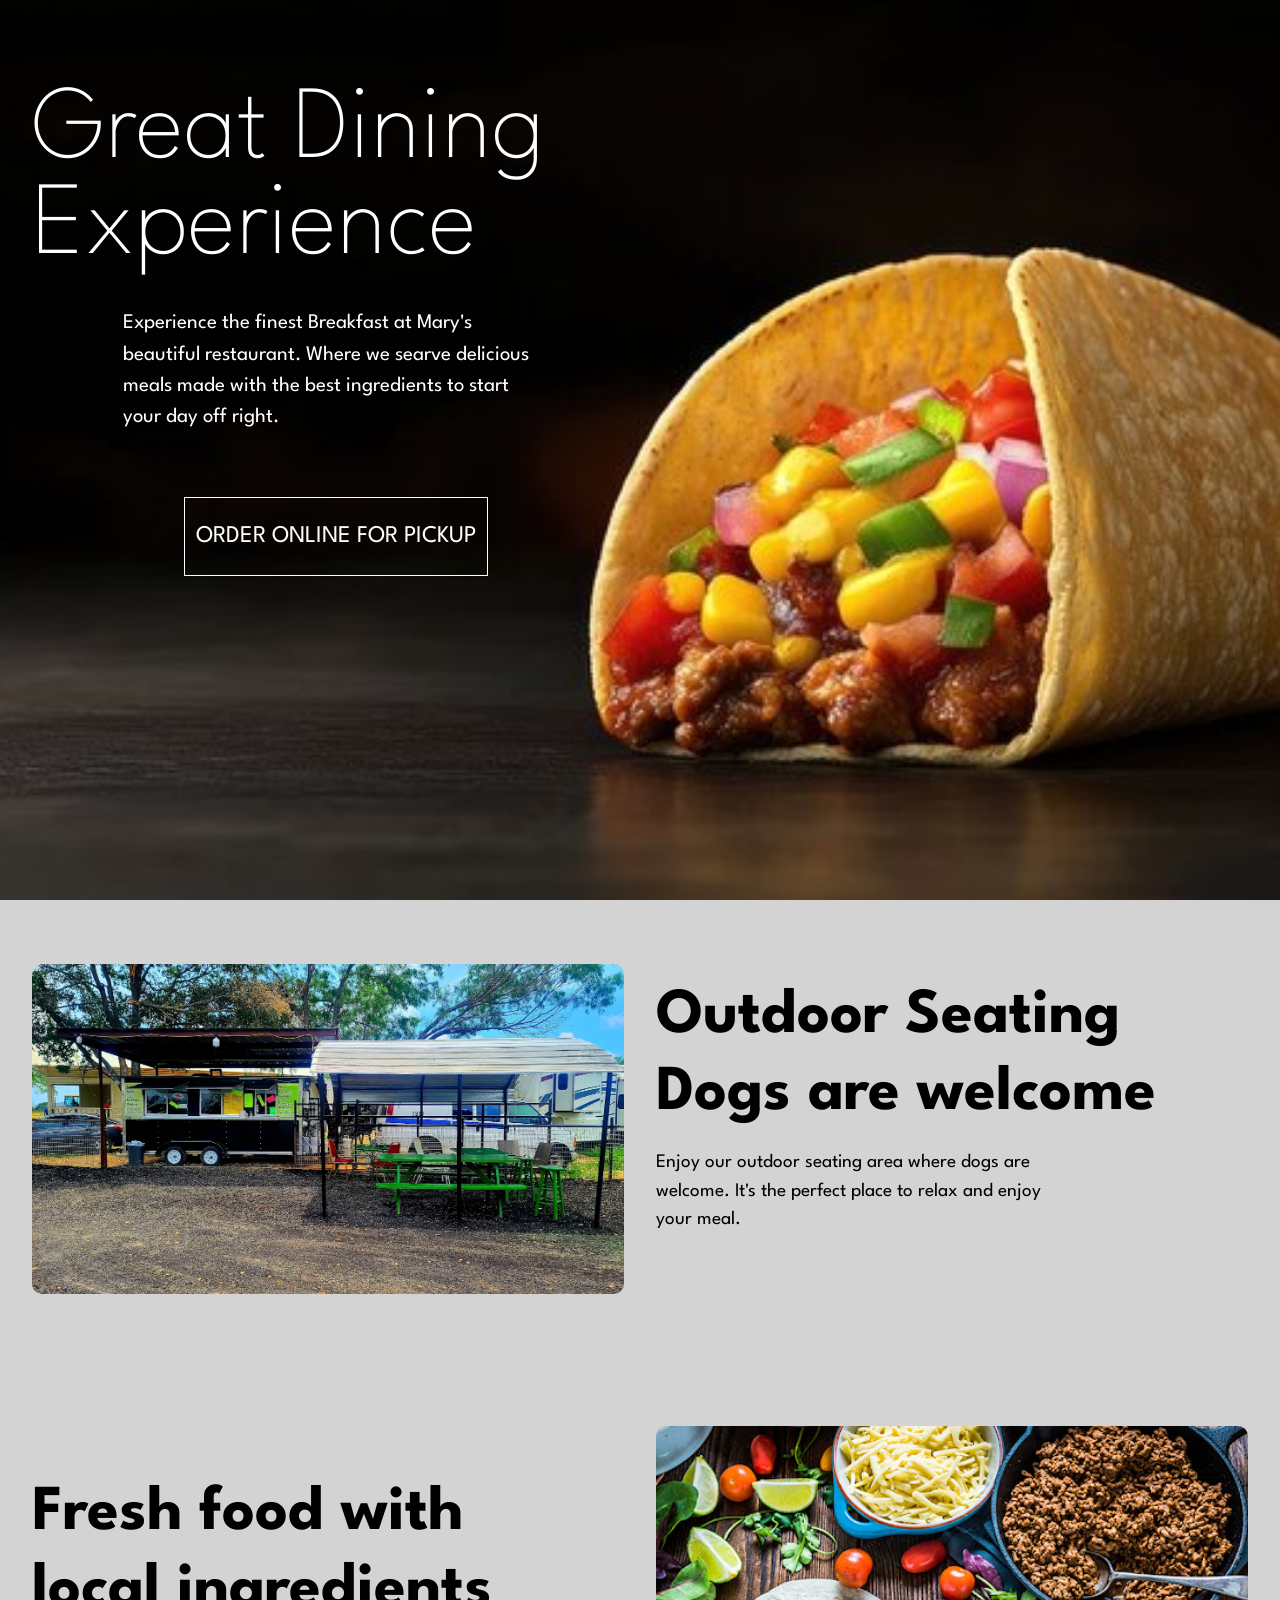
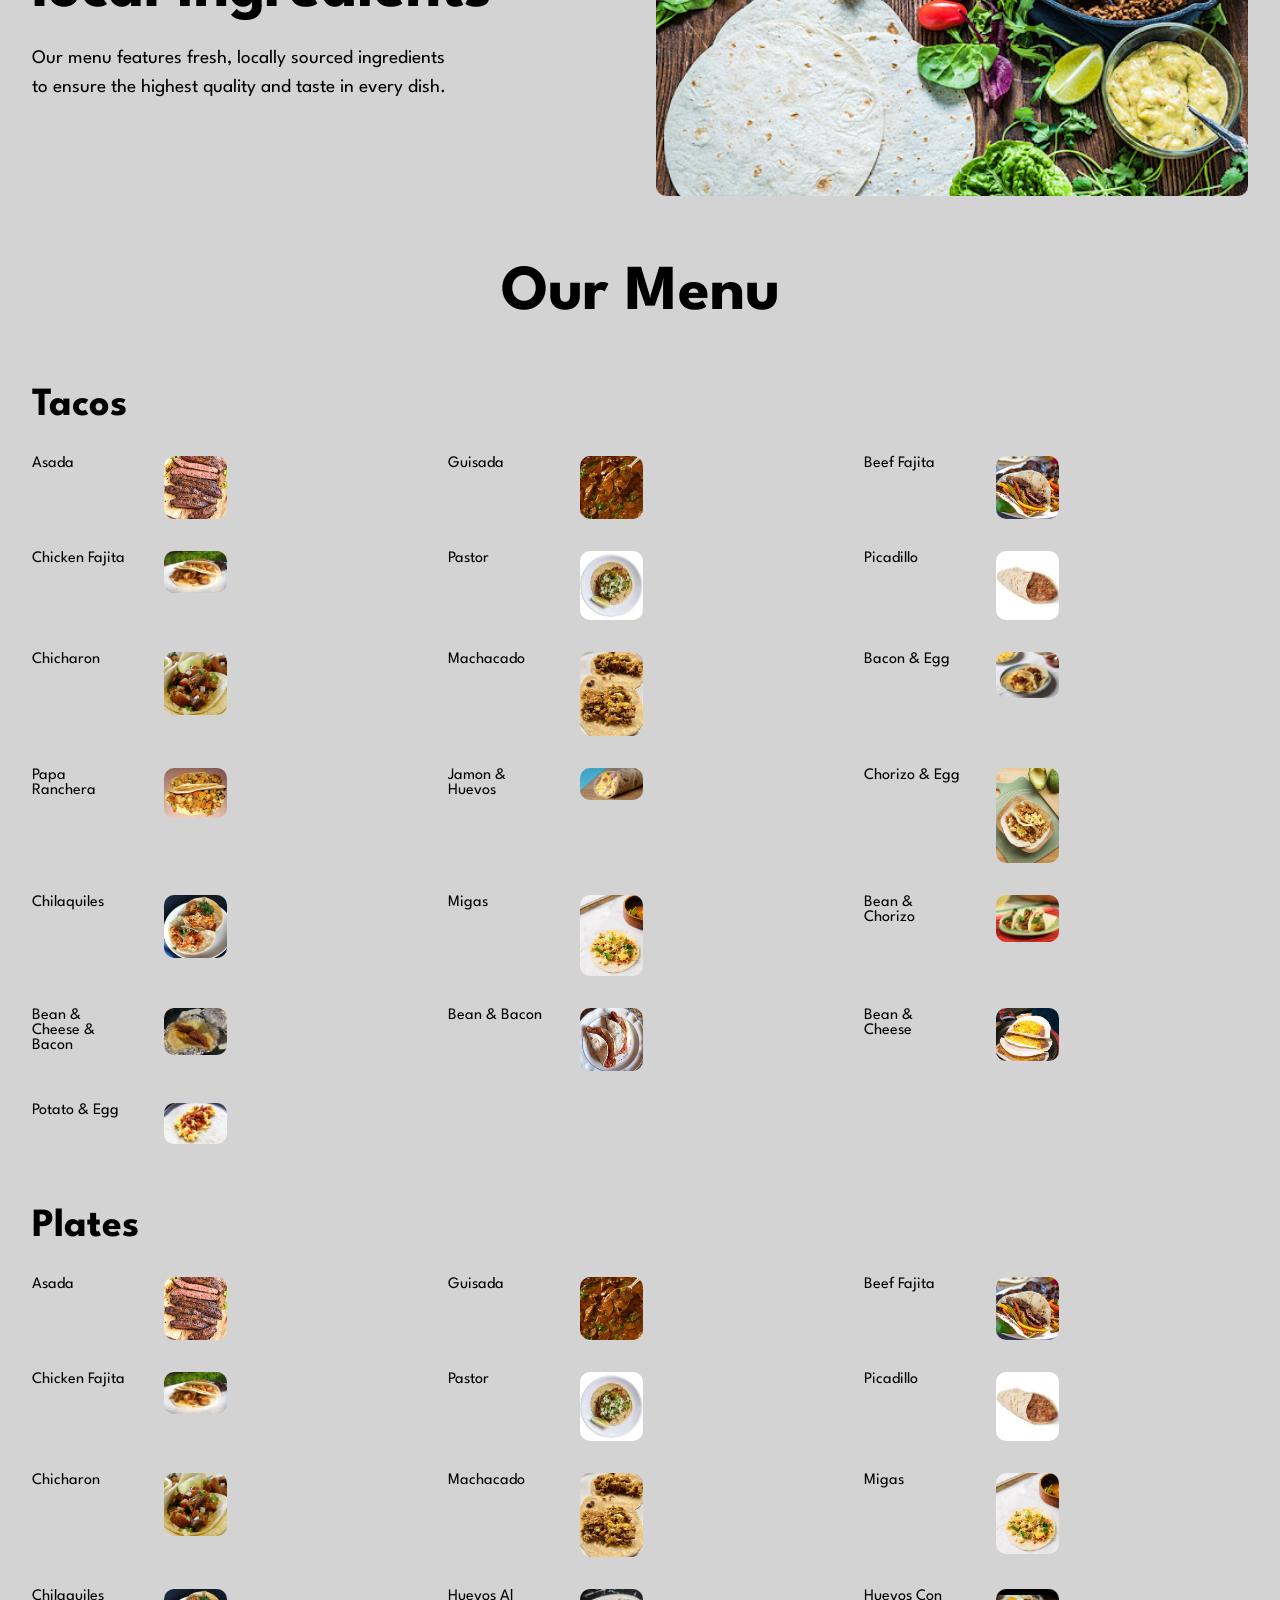
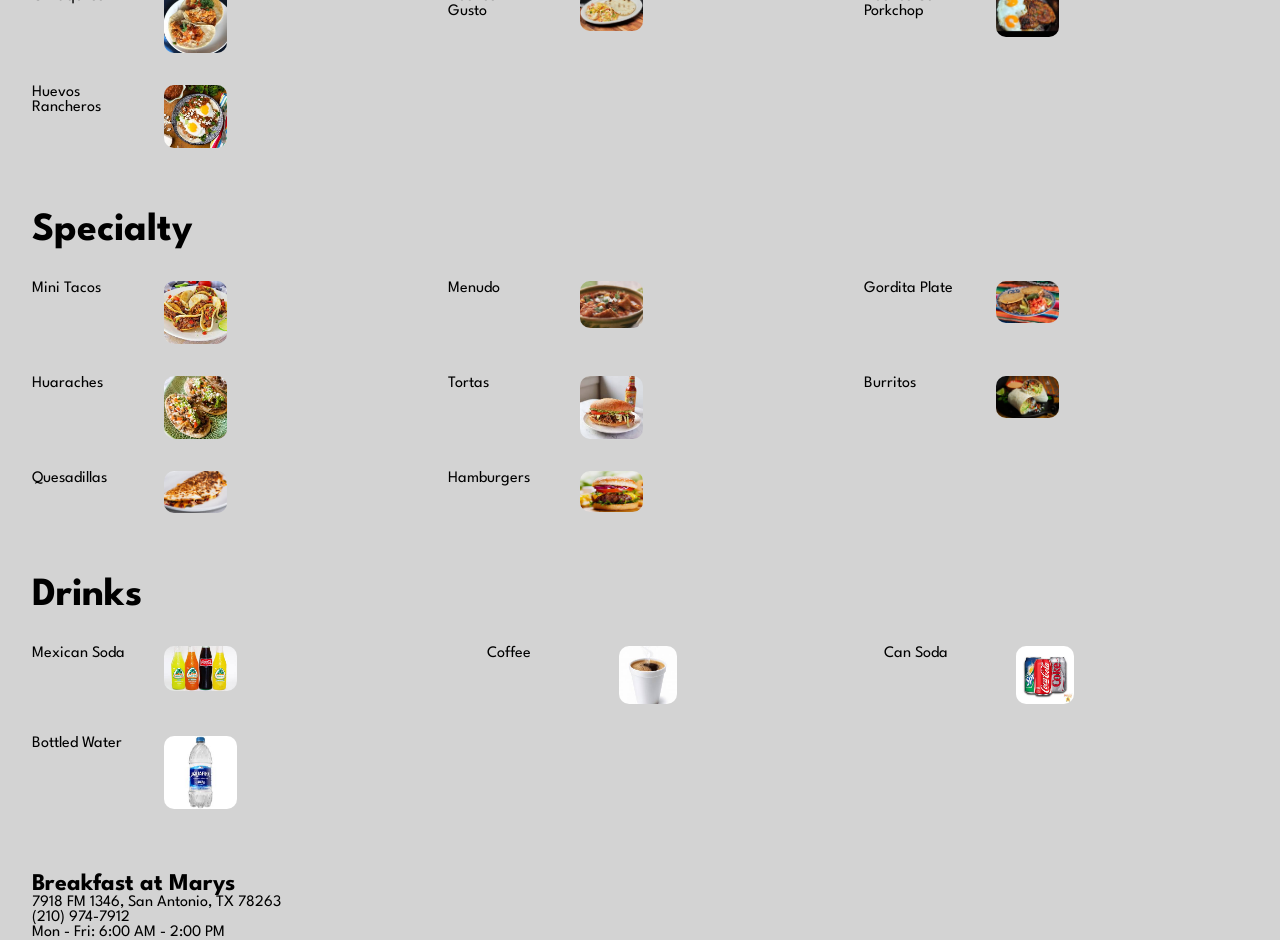
==== index.html @ 9a8afc27 "new commit" ====
<!DOCTYPE html>
<html lang="en">
<head>
    <meta charset="UTF-8">
    <meta name="viewport" content="width=device-width, initial-scale=1.0">
    <link rel="stylesheet" href="style.css">
    <link rel="stylesheet" href="responsive.css">
    <link rel="stylesheet" href="mobile.css">
    <script src="script.js" defer></script>
    <title>Breakfast at Marys</title>
</head>
<body>
    <!-- Header Section -->
    <header>
        <div class="container">
            <div class="logo">
                <img src="./images/logo.svg" alt="" id="" class="">
            </div>
            <div class="showcase_content">
                <h2>Great Dining Experience</h2>
                <p>Experience the finest Breakfast at Mary's beautiful restaurant. Where we 
                    searve delicious meals made with the best ingredients to start your day 
                    off right.
                </p>
                <button onclick="button"><a href="online.html">Order online for pickup</a></button>
            </div>
        </div>
    </header>
    <!-- End of Header Section -->
    
    <!-- Places Section -->
     <article id="places">
        <div class="container">
            <div class="place_wrapper">
                <div class="img_content">
                    <img src="./images/2023-05-25.jpg" alt="">
                </div>
                <div class="place_content">
                    <h2>Outdoor Seating</h2>
                    <h2>Dogs are welcome</h2>
                    <p>Enjoy our outdoor seating area where dogs are welcome. 
                        It's the perfect place to relax and enjoy your meal.
                    </p>
                </div>
            </div>
        </div>
     </article>
    <!-- End of Places Section -->

    <!-- Local Food Section -->
    <articale id="local_food">
        <div class="container">
            <div class="local_food_wrapper">
                <div class="local_food_content">
                    <h2>Fresh food with</h2>
                    <h2>local ingredients</h2>
                    <p>Our menu features fresh, locally sourced ingredients to ensure 
                        the highest quality and taste in every dish.
                    </p>
                </div>
                <div class="img_content">
                    <div class="local_menu">
                       <img src="./images/local_foods.jpg" alt="">
                    </div>
                </div>
            </div>
        </div>
    </articale>
    <!-- End of Local Food Section --> 
    
    <!--Menu-->
    <article id="menu">
        <div class="container">
            <div class="menu_wrapper">
                <h1>Our Menu</h1>
                <div class="menu_items_header">
                    <h2>Tacos</h2>
                    <div class="menu_items">
                        <p>Asada</p>
                        <img src="./images/asada.jpg" alt="">
                        <p>Guisada</p>
                        <img src="./images/guisada.jpg" alt="">
                        <p>Beef Fajita</p>
                        <img src="./images/beef fajita.jpg" alt="">
                        <p>Chicken Fajita</p>
                        <img src="./images/chicken fajita.jpg" alt="">
                        <p>Pastor</p>
                        <img src="./images/pastor.jpg" alt="">
                        <p>Picadillo</p>
                        <img src="./images/picadillo.jpg" alt="">
                        <p>Chicharon</p>
                        <img src="./images/chicharron.jpg" alt="">
                        <p>Machacado</p>
                        <img src="./images/machacado.jpg" alt="">
                        <p>Bacon & Egg</p>
                        <img src="./images/bacon_and_egg.jpg" alt="">
                        <p>Papa Ranchera</p>
                        <img src="./images/papa_ranchera.jpg" alt="">
                        <p>Jamon & Huevos</p>
                        <img src="./images/jamon_con_huevo.jpg" alt="">
                        <p>Chorizo & Egg</p>
                        <img src="./images/chorizo_and_egg.jpg" alt="">
                        <p>Chilaquiles</p>
                        <img src="./images/Chilaquiles.jpg" alt="">
                        <p>Migas</p>
                        <img src="./images/migas.jpg" alt="">
                        <p>Bean & Chorizo</p>
                        <img src="./images/bean_and_chorizo.jpg" alt="">
                        <p>Bean & Cheese & Bacon</p>
                        <img src="./images/bean_and_cheese_and_bacon.jpg" alt="">
                        <p>Bean & Bacon</p>
                        <img src="./images/bean_and_bacon.jpg" alt="">
                        <p>Bean & Cheese</p>
                        <img src="./images/bean_and_cheese.jpg" alt="">
                        <p>Potato & Egg</p>
                        <img src="./images/potato_and_egg.jpg" alt="">
                    </div>
                </div>    
                <div class="menu_plates_header">
                    <h2>Plates</h2>
                    <div class="menu_plates">
                        <p>Asada</p>
                        <img src="./images/asada.jpg" alt="">
                        <p>Guisada</p>
                        <img src="./images/guisada.jpg" alt="">
                        <p>Beef Fajita</p>  
                        <img src="./images/beef fajita.jpg" alt="">
                        <p>Chicken Fajita</p>
                        <img src="./images/chicken fajita.jpg" alt="">
                        <p>Pastor</p>
                        <img src="./images/pastor.jpg" alt="">
                        <p>Picadillo</p>
                        <img src="./images/picadillo.jpg" alt="">
                        <p>Chicharon</p>
                        <img src="./images/chicharron.jpg" alt="">
                        <p>Machacado</p>
                        <img src="./images/machacado.jpg" alt="">
                        <p>Migas</p>
                        <img src="./images/migas.jpg" alt="">
                        <p>Chilaquiles</p>
                        <img src="./images/Chilaquiles.jpg" alt="">
                        <p>Huevos Al Gusto</p>
                        <img src="./images/huevos_al_gusto.jpg" alt="">
                        <p>Huevos Con Porkchop</p>
                        <img src="./images/huevos_con_porkchop.jpg" alt="">
                        <p>Huevos Rancheros</p>
                        <img src="./images/huevos_rancheros.jpg" alt="">
                    </div>  
                </div>
                <div class="menu_specialty_header">
                    <h2>Specialty</h2>
                    <div class="menu_specialty">
                        <p>Mini Tacos</p>
                        <img src="./images/mini_tacos.jpg" alt="">
                        <p>Menudo</p>
                        <img src="./images/menudo.jpg" alt="">
                        <p>Gordita Plate</p>
                        <img src="./images/gordita_plate.jpg" alt="">
                        <p>Huaraches</p>
                        <img src="./images/huaraches.jpg" alt="">
                        <p>Tortas</p>
                        <img src="./images/torta.jpg" alt="">
                        <p>Burritos</p>
                        <img src="./images/burrito.jpg" alt="">
                        <p>Quesadillas</p>
                        <img src="./images/quesadilla.jpg" alt="">
                        <p>Hamburgers</p>
                        <img src="./images/hamburger.jpg" alt="">
                    </div>
                </div>
                <div class="menu_drinks_header">   
                    <h2>Drinks</h2>
                    <div class="menu_drinks">
                        <p>Mexican Soda</p>
                        <img src="./images/mexican_soda.jpg" alt="">
                        <p>Coffee</p>
                        <img src="./images/coffee.jpg" alt="">
                        <p>Can Soda</p>
                        <img src="./images/can_soda.jpg" alt="">
                        <p>Bottled Water</p>
                        <img src="./images/water.jpg" alt="">
                    </div>
                </div>       
            </div>
        </div>
    </article>
    <!-- End of Menu Section --> 
    <footer>
        <div class="container">
            <div class="footer_wrapper">
                <div class="footer_content">
                    <h2>Breakfast at Marys</h2>
                    <p>7918 FM 1346, San Antonio, TX 78263</p>
                    <p>(210) 974-7912</p>
                    <p>Mon - Fri: 6:00 AM - 2:00 PM</p>
                </div>
            </div>
        </div>
    </footer> 
</body>
</html>
---- style.css ----
@import url('https://fonts.googleapis.com/css2?family=Poppins:wght@400;600;700&display=swap');
@import url('https://fonts.googleapis.com/css2?family=League+Spartan:wght@100..700&display=swap');

:root {
    --BrownColor: #9e7f66;
    --DarkGray: #111111;
    --Mirage: #17192b;
    --EbonyClay: #242b37;
    --ShuttleGray: #5c6779;
    --White: #ffffff;
}

* {
    margin: 0;
    padding: 0;
    box-sizing: border-box;
}

body {
    font-family: "league spartan";
    background-color: lightgray;
}

/*===========Utility Classes===========*/


.container {
    max-width: 1440px;
    margin: 0 auto;
    padding: 0 2rem;
}
/*===========Header Section===========*/
header {
    background: url(./images/taco_black_background.jpg);
    background-position: center;
    background-size: cover;
    background-repeat: no-repeat;
    min-height: 100vh;
}

header.logo {
    padding: 3rem 0;
}

header .showcase_content {
    color: var(--White);
    width: 50%;
    display: flex;
    justify-content: center;
    align-items: center;
    flex-direction: column;
    min-height: 70vh;
}

header .showcase_content h2 {
    font-size: 6.5rem;
    font-weight: lighter;
}

header .showcase_content p {
    font-size: 1.3rem;
    width: 70%;
    margin: 2rem 0;
    line-height: 1.5;
    font-weight: normal;
}

header .showcase_content button {
    width: 50%;
    outline: none;
    border: 1px solid var(--White);
    background-color: transparent;
    color: var(--White);
    font-family: inherit;
    padding: 1.7rem 0;
    font-size: 1.5rem;
    text-transform: uppercase;
    margin-top: 2rem;
    cursor: pointer; 
    transition: all 0.3s;
}

header .showcase_content button a {
    color: var(--White);
    text-decoration: none;
}

header .showcase_content button:hover {
    background-color: var(--White);
    color: var(--DarkGray);
}

header .showcase_content button:hover a {
    text-decoration: none;
    color: var(--DarkGray);
}
/*===========End of Header Section===========*/

/*===========Main Styles===========*/


#places .place_wrapper,
#local_food .local_food_wrapper {
    display: grid;
    grid-template-columns: repeat(2,1fr);
    align-items: center;
    gap: 2rem;
}

#places .place_wrapper .img_content img,
#local_food .local_food_wrapper .img_content img {
    width: 100%;
    border-radius: 10px;
    margin: 4rem 0;
}

#places .place_wrapper h2,
#local_food .local_food_wrapper h2 {
    font-size: 4rem;
    margin-bottom: 2rem;
    line-height: .7;
}

#places .place_wrapper p,
#local_food .local_food_wrapper p {
    width: 70%;
    margin: 2rem 0;
    line-height: 1.5;
    font-size: 1.2rem;
}
/*===========End of Main Styles===========*/

/*===========Menu===========*/

#menu .menu_wrapper h1 {
    text-align: center;
    font-size: 4rem;
    margin-bottom: 4rem;
}

#menu .menu_wrapper .menu_items_header h2, .menu_plates_header h2, 
.menu_specialty_header h2, .menu_drinks_header h2 {
    font-size: 2.5rem;
    margin-bottom: 2rem;
}

#menu .menu_wrapper .menu_items, .menu_plates, .menu_specialty, .menu_drinks {
    display: grid;
    grid-template-columns: 100px auto 100px auto 100px auto;
    gap: 2rem;
    margin-bottom: 4rem;
}

#menu .menu_wrapper .menu_items img, .menu_plates img, 
.menu_specialty img, .menu_drinks img {
    width: 25%;
    border-radius: 10px;
}
/*===========End of Menu===========*/
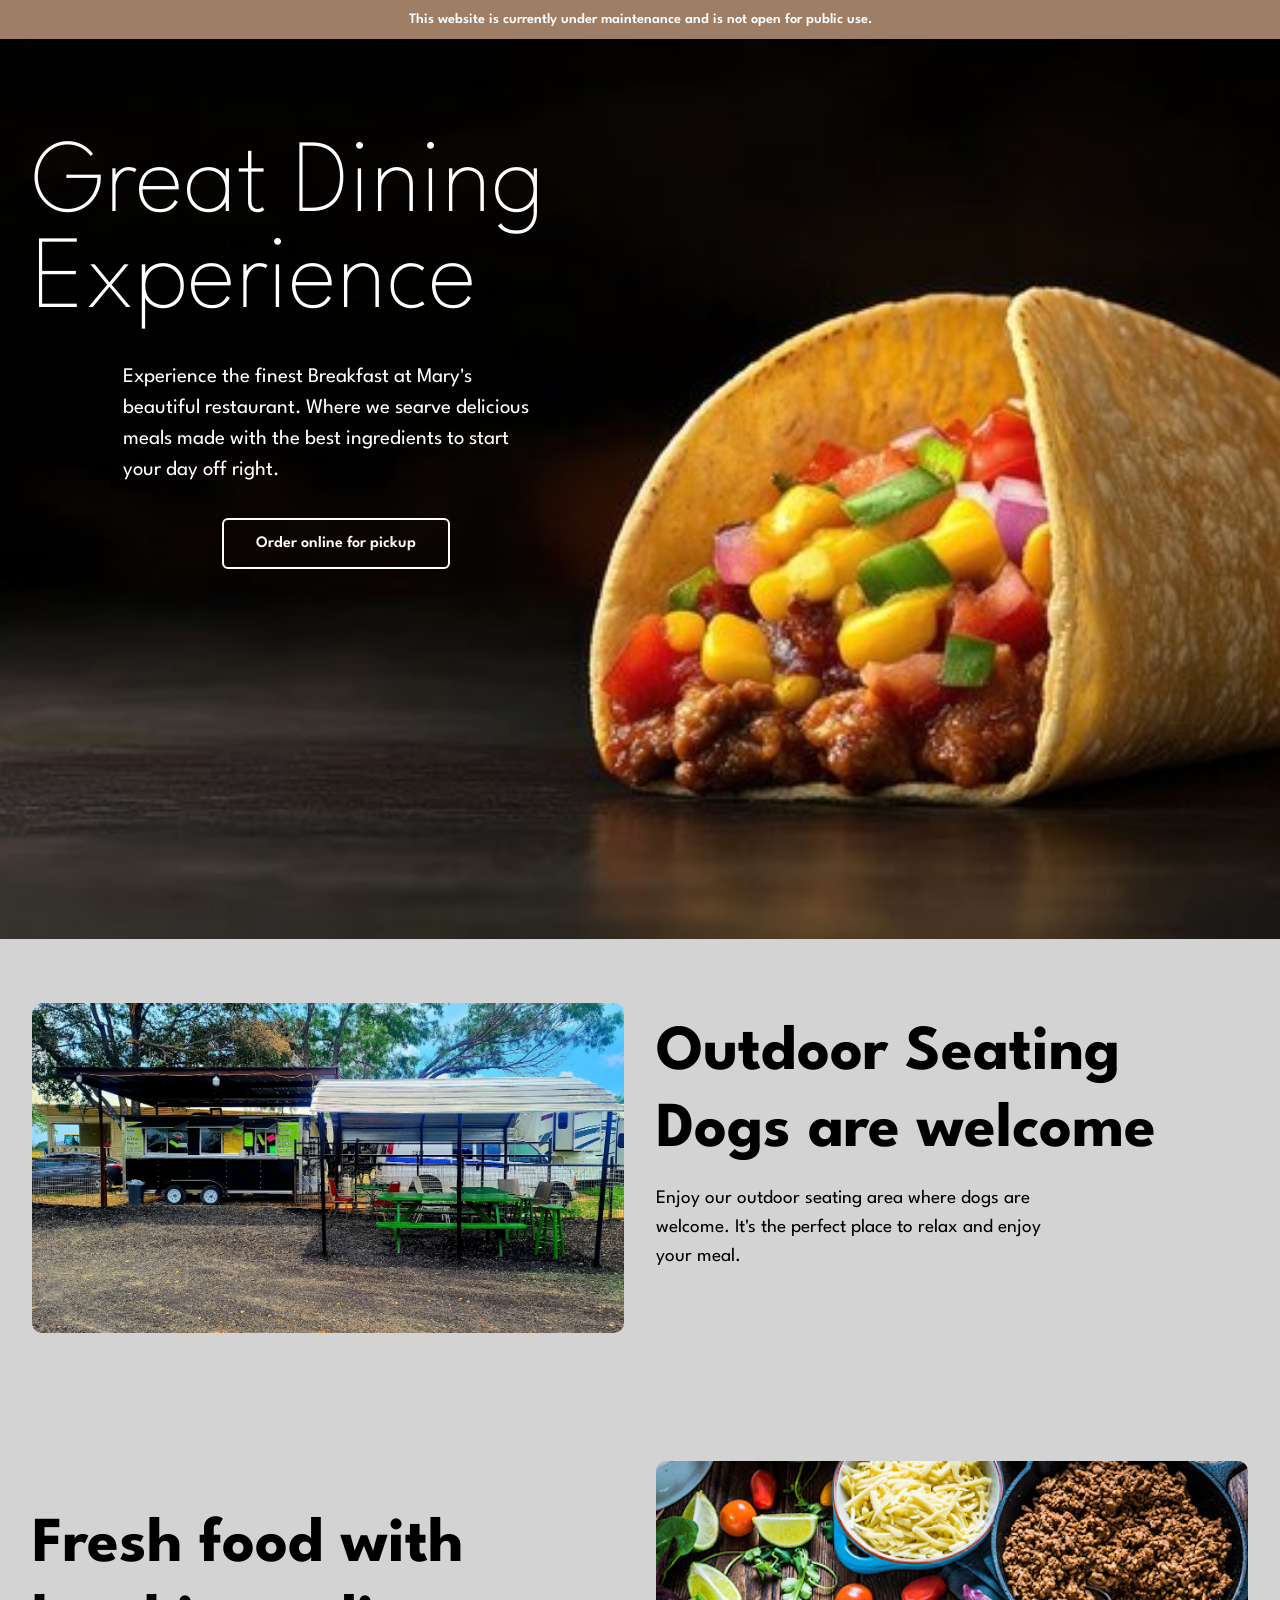
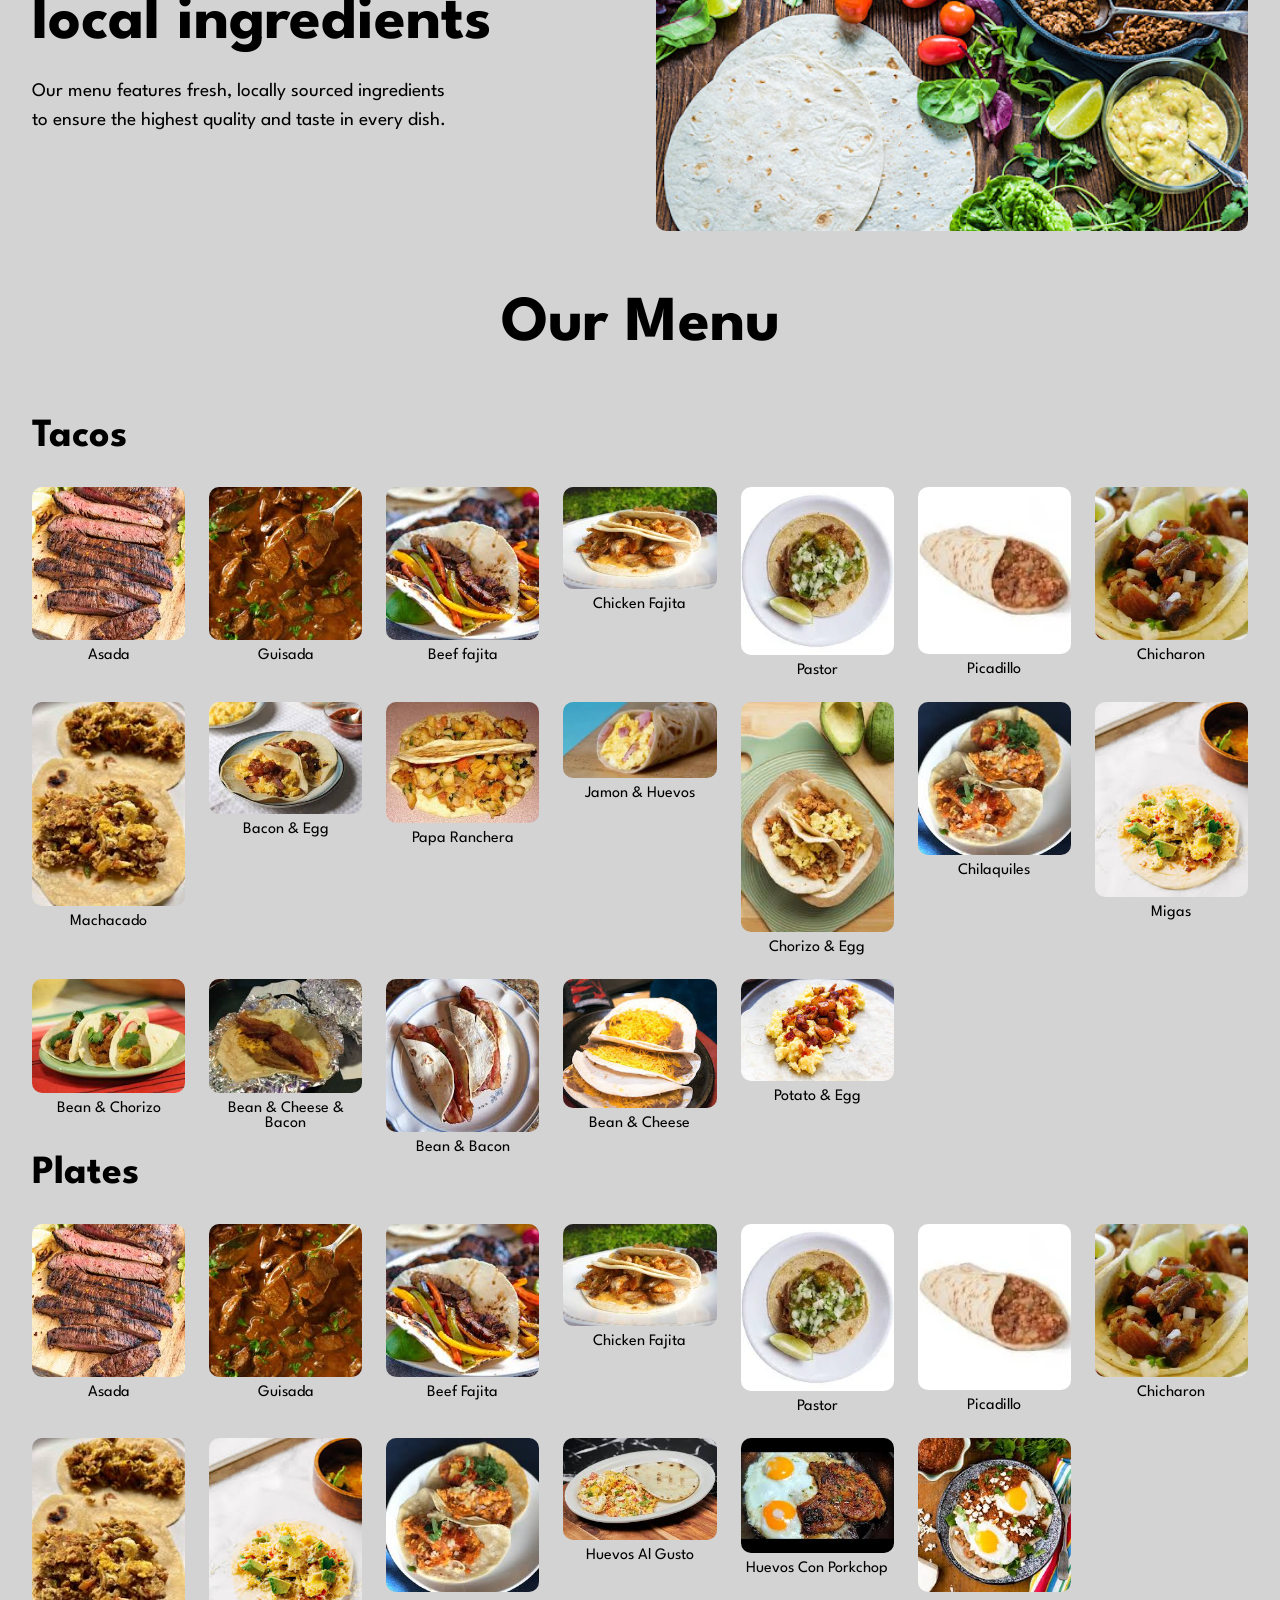
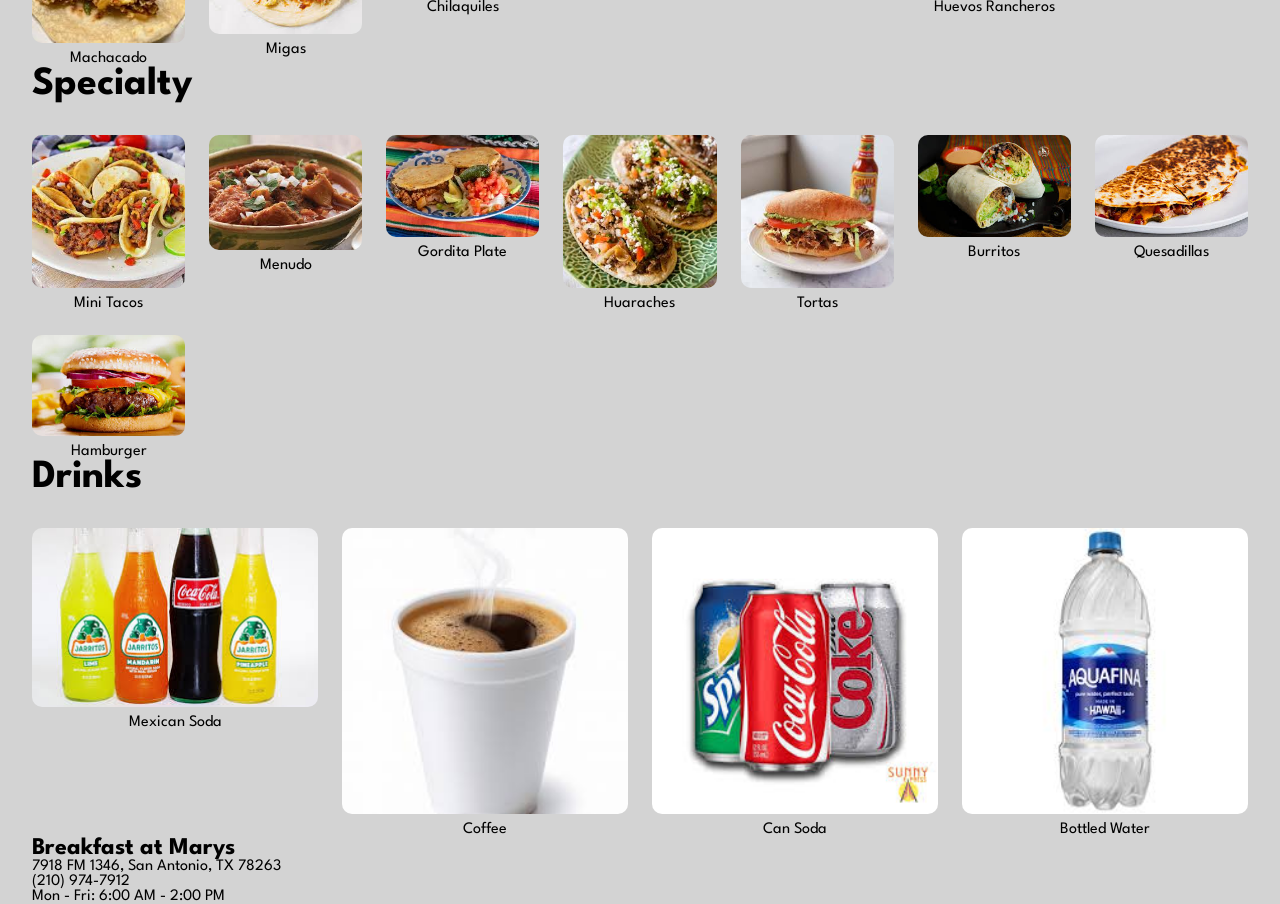
==== commit bbbacbdd: "new stuff" ====
--- a/index.html
+++ b/index.html
@@ -4,12 +4,13 @@
     <meta charset="UTF-8">
     <meta name="viewport" content="width=device-width, initial-scale=1.0">
     <link rel="stylesheet" href="style.css">
-    <link rel="stylesheet" href="responsive.css">
-    <link rel="stylesheet" href="mobile.css">
     <script src="script.js" defer></script>
     <title>Breakfast at Marys</title>
 </head>
 <body>
+    <div class="dev-banner">
+        This website is currently under maintenance and is not open for public use.
+    </div>
     <!-- Header Section -->
     <header>
         <div class="container">
@@ -22,7 +23,7 @@
                     searve delicious meals made with the best ingredients to start your day 
                     off right.
                 </p>
-                <button onclick="button"><a href="online.html">Order online for pickup</a></button>
+                <a href="online.html" class="btn">Order online for pickup</a>
             </div>
         </div>
     </header>
@@ -48,7 +49,7 @@
     <!-- End of Places Section -->
 
     <!-- Local Food Section -->
-    <articale id="local_food">
+    <article id="local_food">
         <div class="container">
             <div class="local_food_wrapper">
                 <div class="local_food_content">
@@ -76,109 +77,197 @@
                 <div class="menu_items_header">
                     <h2>Tacos</h2>
                     <div class="menu_items">
-                        <p>Asada</p>
-                        <img src="./images/asada.jpg" alt="">
-                        <p>Guisada</p>
-                        <img src="./images/guisada.jpg" alt="">
-                        <p>Beef Fajita</p>
-                        <img src="./images/beef fajita.jpg" alt="">
-                        <p>Chicken Fajita</p>
-                        <img src="./images/chicken fajita.jpg" alt="">
-                        <p>Pastor</p>
-                        <img src="./images/pastor.jpg" alt="">
-                        <p>Picadillo</p>
-                        <img src="./images/picadillo.jpg" alt="">
-                        <p>Chicharon</p>
-                        <img src="./images/chicharron.jpg" alt="">
-                        <p>Machacado</p>
-                        <img src="./images/machacado.jpg" alt="">
-                        <p>Bacon & Egg</p>
-                        <img src="./images/bacon_and_egg.jpg" alt="">
-                        <p>Papa Ranchera</p>
-                        <img src="./images/papa_ranchera.jpg" alt="">
-                        <p>Jamon & Huevos</p>
-                        <img src="./images/jamon_con_huevo.jpg" alt="">
-                        <p>Chorizo & Egg</p>
-                        <img src="./images/chorizo_and_egg.jpg" alt="">
-                        <p>Chilaquiles</p>
-                        <img src="./images/Chilaquiles.jpg" alt="">
-                        <p>Migas</p>
-                        <img src="./images/migas.jpg" alt="">
-                        <p>Bean & Chorizo</p>
-                        <img src="./images/bean_and_chorizo.jpg" alt="">
-                        <p>Bean & Cheese & Bacon</p>
-                        <img src="./images/bean_and_cheese_and_bacon.jpg" alt="">
-                        <p>Bean & Bacon</p>
-                        <img src="./images/bean_and_bacon.jpg" alt="">
-                        <p>Bean & Cheese</p>
-                        <img src="./images/bean_and_cheese.jpg" alt="">
-                        <p>Potato & Egg</p>
-                        <img src="./images/potato_and_egg.jpg" alt="">
+                        <div class="menu_item">
+                            <img src="./images/asada.jpg" alt="Asada taco">
+                            <p>Asada</p>
+                        </div>
+                        <div class="menu_item">
+                            <img src="./images/guisada.jpg" alt="Guisada taco">
+                            <p>Guisada</p>
+                        </div>
+                        <div class="menu_item">
+                            <img src="./images/beef fajita.jpg" alt="Beef fajita taco">
+                            <p>Beef fajita</p>
+                        </div>
+                        <div class="menu_item">
+                            <img src="./images/chicken fajita.jpg" alt="Chicken fajita taco">
+                            <p>Chicken Fajita</p>
+                        </div>
+                        <div class="menu_item">
+                            <img src="./images/pastor.jpg" alt="Pastor taco">
+                            <p>Pastor</p>
+                        </div>
+                        <div class="menu_item">    
+                            <img src="./images/picadillo.jpg" alt="Picadillo taco">
+                            <p>Picadillo</p>
+                        </div>
+                        <div class="menu_item">     
+                            <img src="./images/chicharron.jpg" alt="Chicaron taco">
+                            <p>Chicharon</p>
+                        </div>
+                        <div class="menu_item">     
+                            <img src="./images/machacado.jpg" alt="Machacado taco">
+                            <p>Machacado</p>
+                        </div>
+                        <div class="menu_item">     
+                            <img src="./images/bacon_and_egg.jpg" alt="Bacon and egg taco">
+                            <p>Bacon & Egg</p>
+                        </div>
+                        <div class="menu_item">     
+                            <img src="./images/papa_ranchera.jpg" alt="Papa ranchera taco">
+                            <p>Papa Ranchera</p>
+                        </div>
+                        <div class="menu_item">     
+                            <img src="./images/jamon_con_huevo.jpg" alt="Jamon con huevo taco">
+                            <p>Jamon & Huevos</p>
+                        </div>
+                        <div class="menu_item">     
+                            <img src="./images/chorizo_and_egg.jpg" alt="Chorizo and egg taco">
+                            <p>Chorizo & Egg</p>
+                        </div>
+                        <div class="menu_item">     
+                            <img src="./images/Chilaquiles.jpg" alt="Chilaqiles taco">
+                            <p>Chilaquiles</p>
+                        </div>
+                        <div class="menu_item">     
+                            <img src="./images/migas.jpg" alt="Migas taco">
+                            <p>Migas</p>
+                        </div>
+                        <div class="menu_item">    
+                            <img src="./images/bean_and_chorizo.jpg" alt="Bean and chorizo taco">
+                            <p>Bean & Chorizo</p>
+                        </div>
+                        <div class="menu_item">    
+                            <img src="./images/bean_and_cheese_and_bacon.jpg" alt="Bean bacon and cheese taco">
+                            <p>Bean & Cheese & Bacon</p>
+                        </div>
+                        <div class="menu_item">    
+                            <img src="./images/bean_and_bacon.jpg" alt="Bean and bacon taco">
+                            <p>Bean & Bacon</p>
+                        </div>    
+                        <div class="menu_item"> 
+                            <img src="./images/bean_and_cheese.jpg" alt="Bean and cheese taco">
+                            <p>Bean & Cheese</p>
+                        </div>
+                        <div class="menu_item">     
+                            <img src="./images/potato_and_egg.jpg" alt="Potato and egg taco">
+                            <p>Potato & Egg</p>
+                        </div>
                     </div>
                 </div>    
                 <div class="menu_plates_header">
                     <h2>Plates</h2>
                     <div class="menu_plates">
-                        <p>Asada</p>
-                        <img src="./images/asada.jpg" alt="">
-                        <p>Guisada</p>
-                        <img src="./images/guisada.jpg" alt="">
-                        <p>Beef Fajita</p>  
-                        <img src="./images/beef fajita.jpg" alt="">
-                        <p>Chicken Fajita</p>
-                        <img src="./images/chicken fajita.jpg" alt="">
-                        <p>Pastor</p>
-                        <img src="./images/pastor.jpg" alt="">
-                        <p>Picadillo</p>
-                        <img src="./images/picadillo.jpg" alt="">
-                        <p>Chicharon</p>
-                        <img src="./images/chicharron.jpg" alt="">
-                        <p>Machacado</p>
-                        <img src="./images/machacado.jpg" alt="">
-                        <p>Migas</p>
-                        <img src="./images/migas.jpg" alt="">
-                        <p>Chilaquiles</p>
-                        <img src="./images/Chilaquiles.jpg" alt="">
-                        <p>Huevos Al Gusto</p>
-                        <img src="./images/huevos_al_gusto.jpg" alt="">
-                        <p>Huevos Con Porkchop</p>
-                        <img src="./images/huevos_con_porkchop.jpg" alt="">
-                        <p>Huevos Rancheros</p>
-                        <img src="./images/huevos_rancheros.jpg" alt="">
+                        <div class="menu_item"> 
+                            <img src="./images/asada.jpg" alt="Asada plate">
+                            <p>Asada</p>
+                        </div>
+                        <div class="menu_item">     
+                            <img src="./images/guisada.jpg" alt="Guisada plate">
+                            <p>Guisada</p>
+                        </div>
+                        <div class="menu_item">       
+                            <img src="./images/beef fajita.jpg" alt="Beef fajita plate">
+                            <p>Beef Fajita</p>
+                        </div>
+                        <div class="menu_item">     
+                            <img src="./images/chicken fajita.jpg" alt="Chicken fajita plate">
+                            <p>Chicken Fajita</p>
+                        </div>
+                        <div class="menu_item">                           
+                            <img src="./images/pastor.jpg" alt="Pastor plate">
+                            <p>Pastor</p>
+                        </div>
+                        <div class="menu_item"> 
+                            <img src="./images/picadillo.jpg" alt="Picadillo plate">
+                            <p>Picadillo</p>
+                        </div>
+                        <div class="menu_item"> 
+                            <img src="./images/chicharron.jpg" alt="Chicharon plate">
+                            <p>Chicharon</p>
+                        </div>
+                        <div class="menu_item"> 
+                            <img src="./images/machacado.jpg" alt="Machacado plate">
+                            <p>Machacado</p>
+                        </div>
+                        <div class="menu_item"> 
+                            <img src="./images/migas.jpg" alt="Migas plate">
+                            <p>Migas</p>
+                        </div>
+                        <div class="menu_item"> 
+                            <img src="./images/Chilaquiles.jpg" alt="Chilaquiles plate">
+                            <p>Chilaquiles</p>
+                        </div>
+                        <div class="menu_item"> 
+                            <img src="./images/huevos_al_gusto.jpg" alt="Huevos al gusto plate">
+                            <p>Huevos Al Gusto</p>
+                        </div>
+                        <div class="menu_item">
+                            <img src="./images/huevos_con_porkchop.jpg" alt="Huevos con porkchop plate">
+                            <p>Huevos Con Porkchop</p>
+                        </div>
+                        <div class="menu_item"> 
+                            <img src="./images/huevos_rancheros.jpg" alt="Huevos rancheros plate">
+                            <p>Huevos Rancheros</p>
+                        </div>
                     </div>  
                 </div>
                 <div class="menu_specialty_header">
                     <h2>Specialty</h2>
                     <div class="menu_specialty">
-                        <p>Mini Tacos</p>
-                        <img src="./images/mini_tacos.jpg" alt="">
-                        <p>Menudo</p>
-                        <img src="./images/menudo.jpg" alt="">
-                        <p>Gordita Plate</p>
-                        <img src="./images/gordita_plate.jpg" alt="">
-                        <p>Huaraches</p>
-                        <img src="./images/huaraches.jpg" alt="">
-                        <p>Tortas</p>
-                        <img src="./images/torta.jpg" alt="">
-                        <p>Burritos</p>
-                        <img src="./images/burrito.jpg" alt="">
-                        <p>Quesadillas</p>
-                        <img src="./images/quesadilla.jpg" alt="">
-                        <p>Hamburgers</p>
-                        <img src="./images/hamburger.jpg" alt="">
+                        <div class="menu_item"> 
+                            <img src="./images/mini_tacos.jpg" alt="Mini tacos">
+                            <p>Mini Tacos</p>
+                        </div>
+                        <div class="menu_item"> 
+                            <img src="./images/menudo.jpg" alt="Menudo">
+                            <p>Menudo</p>
+                        </div>
+                        <div class="menu_item"> 
+                            <img src="./images/gordita_plate.jpg" alt="Gordita plate">
+                            <p>Gordita Plate</p>
+                        </div>
+                        <div class="menu_item"> 
+                            <img src="./images/huaraches.jpg" alt="Huaraches">
+                            <p>Huaraches</p>
+                        </div>
+                        <div class="menu_item"> 
+                            <img src="./images/torta.jpg" alt="Torta">
+                            <p>Tortas</p>
+                        </div>
+                        <div class="menu_item"> 
+                            <img src="./images/burrito.jpg" alt="Burrito">
+                            <p>Burritos</p>
+                        </div>
+                        <div class="menu_item"> 
+                            <img src="./images/quesadilla.jpg" alt="Quesadilla">
+                            <p>Quesadillas</p>
+                        </div>
+                        <div class="menu_item"> 
+                            <img src="./images/hamburger.jpg" alt="Hamberger">
+                            <p>Hamburger</p>
+                        </div>
                     </div>
                 </div>
                 <div class="menu_drinks_header">   
                     <h2>Drinks</h2>
                     <div class="menu_drinks">
-                        <p>Mexican Soda</p>
-                        <img src="./images/mexican_soda.jpg" alt="">
-                        <p>Coffee</p>
-                        <img src="./images/coffee.jpg" alt="">
-                        <p>Can Soda</p>
-                        <img src="./images/can_soda.jpg" alt="">
-                        <p>Bottled Water</p>
-                        <img src="./images/water.jpg" alt="">
+                        <div class="menu_item"> 
+                            <img src="./images/mexican_soda.jpg" alt="Mexican soda">
+                            <p>Mexican Soda</p>
+                        </div>
+                        <div class="menu_item"> 
+                            <img src="./images/coffee.jpg" alt="Coffee">
+                            <p>Coffee</p>
+                        </div>
+                        <div class="menu_item"> 
+                            <img src="./images/can_soda.jpg" alt="Can soda">
+                            <p>Can Soda</p>
+                        </div>
+                        <div class="menu_item"> 
+                            <img src="./images/water.jpg" alt="Water">
+                            <p>Bottled Water</p>
+                        </div>
                     </div>
                 </div>       
             </div>
--- a/style.css
+++ b/style.css
@@ -19,6 +19,12 @@
 body {
     font-family: "league spartan";
     background-color: lightgray;
+}
+
+img {
+    max-width: 100%;
+    height: auto;
+    display: block;
 }
 
 /*===========Utility Classes===========*/
@@ -65,6 +71,7 @@
     font-weight: normal;
 }
 
+/*
 header .showcase_content button {
     width: 50%;
     outline: none;
@@ -94,6 +101,48 @@
     text-decoration: none;
     color: var(--DarkGray);
 }
+    */
+
+    .btn {
+    display: inline-block;
+    text-align: center;
+    text-decoration: none;
+    font-family: inherit;
+
+    padding: 1rem 2rem;
+    font-size: 1rem;
+    font-weight: 600;
+
+    color: var(--White);
+    background-color: transparent;
+    border: 2px solid var(--White);
+    border-radius: 6px;
+
+    cursor: pointer;
+    transition: all 0.3s ease;
+}
+
+.btn:hover {
+    background-color: var(--White);
+    color: var(--DarkGray);
+}
+
+@media (max-width: 768px) {
+    .btn {
+        width: 100%;
+        padding: 1rem;
+        font-size: 1rem;
+    }
+}
+
+.dev-banner {
+    background-color: #9e7f66;
+    color: white;
+    text-align: center;
+    padding: 0.8rem;
+    font-size: 0.9rem;
+    font-weight: 600;
+}
 /*===========End of Header Section===========*/
 
 /*===========Main Styles===========*/
@@ -144,16 +193,124 @@
     margin-bottom: 2rem;
 }
 
+/*
 #menu .menu_wrapper .menu_items, .menu_plates, .menu_specialty, .menu_drinks {
     display: grid;
     grid-template-columns: 100px auto 100px auto 100px auto;
     gap: 2rem;
     margin-bottom: 4rem;
 }
-
+*/
+.menu_items,
+.menu_plates,
+.menu_specialty,
+.menu_drinks {
+    display: grid;
+    grid-template-columns: repeat(auto-fit, minmax(150px, 1fr));
+    gap: 1.5rem;
+}    
+
+/*
 #menu .menu_wrapper .menu_items img, .menu_plates img, 
 .menu_specialty img, .menu_drinks img {
     width: 25%;
     border-radius: 10px;
 }
-/*===========End of Menu===========*/+    */
+
+    .menu_item {
+    text-align: center;
+}
+
+.menu_item img {
+    width: 100%;
+    border-radius: 10px;
+}
+
+.menu_item p {
+    margin-top: 0.5rem;
+    font-size: 1rem;
+}
+/*===========End of Menu===========*/
+
+/* ================= MOBILE RESPONSIVE ================= */
+@media (max-width: 768px) {
+
+    /* Container spacing */
+    .container {
+        padding: 0 1rem;
+    }
+
+    /* HEADER FIX */
+    header .showcase_content {
+        width: 100%;              /* was 50% */
+        text-align: center;
+        padding: 2rem 0;
+    }
+
+    header .showcase_content h2 {
+        font-size: 2.5rem;        /* was 6.5rem (too big) */
+        line-height: 1.2;
+    }
+
+    header .showcase_content p {
+        width: 100%;              /* was 70% */
+        font-size: 1rem;
+    }
+
+    header .showcase_content button {
+        width: 100%;
+        padding: 1rem;
+        font-size: 1rem;
+    }
+
+    /* STACK SECTIONS (2 columns → 1 column) */
+    #places .place_wrapper,
+    #local_food .local_food_wrapper {
+        grid-template-columns: 1fr;
+        text-align: center;
+    }
+
+    #places .place_wrapper p,
+    #local_food .local_food_wrapper p {
+        width: 100%;
+    }
+
+    /* 🔥 MENU FIX (BIGGEST ISSUE) */
+    #menu .menu_wrapper .menu_items,
+    #menu .menu_wrapper .menu_plates,
+    #menu .menu_wrapper .menu_specialty,
+    #menu .menu_wrapper .menu_drinks {
+        grid-template-columns: repeat(2, 1fr);  /* instead of 6 columns */
+        gap: 1rem;
+    }
+
+    /* Fix tiny images */
+    #menu .menu_wrapper img {
+        width: 100%;
+    }
+
+    /* Headings */
+    #menu .menu_wrapper h1 {
+        font-size: 2rem;
+    }
+
+    #menu .menu_wrapper h2 {
+        font-size: 1.5rem;
+    }
+}
+
+/* EXTRA SMALL PHONES */
+@media (max-width: 480px) {
+
+    #menu .menu_wrapper .menu_items,
+    #menu .menu_wrapper .menu_plates,
+    #menu .menu_wrapper .menu_specialty,
+    #menu .menu_wrapper .menu_drinks {
+        grid-template-columns: 1fr;   /* single column */
+    }
+
+    header .showcase_content h2 {
+        font-size: 2rem;
+    }
+}
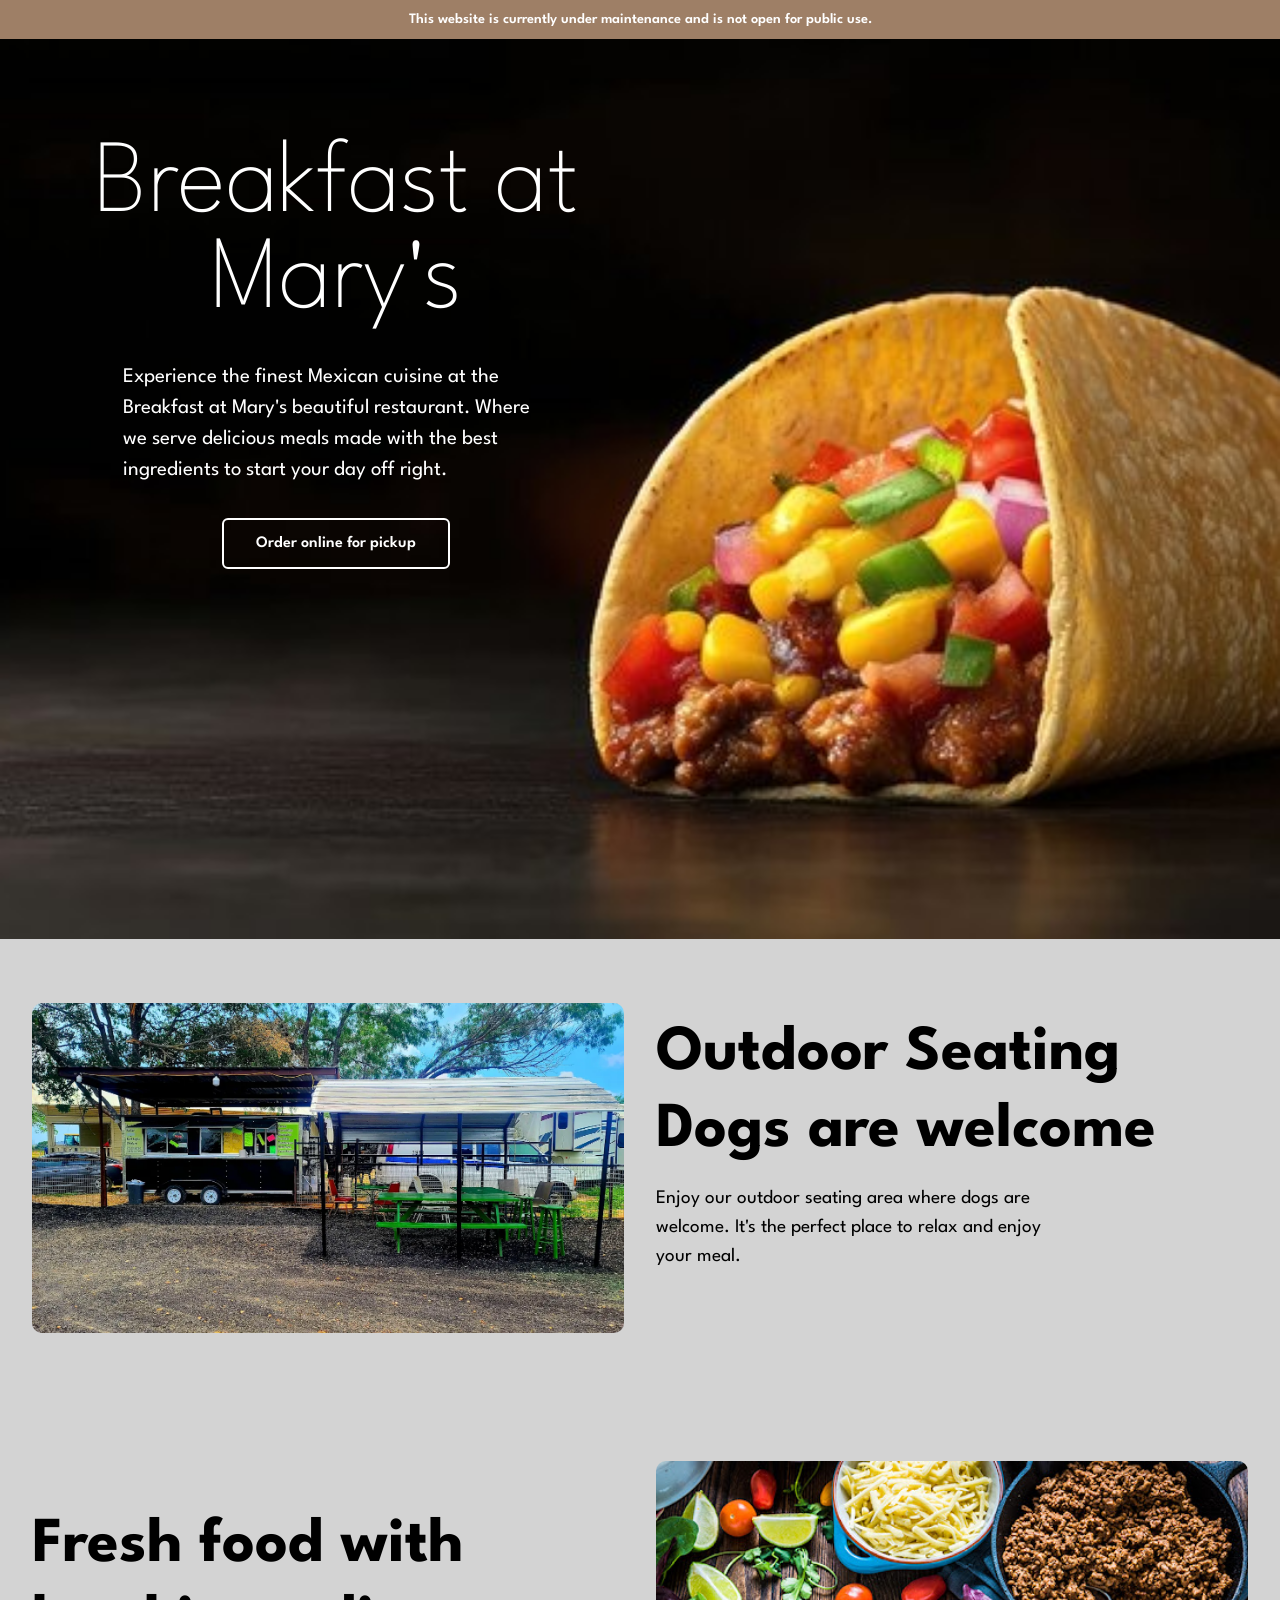
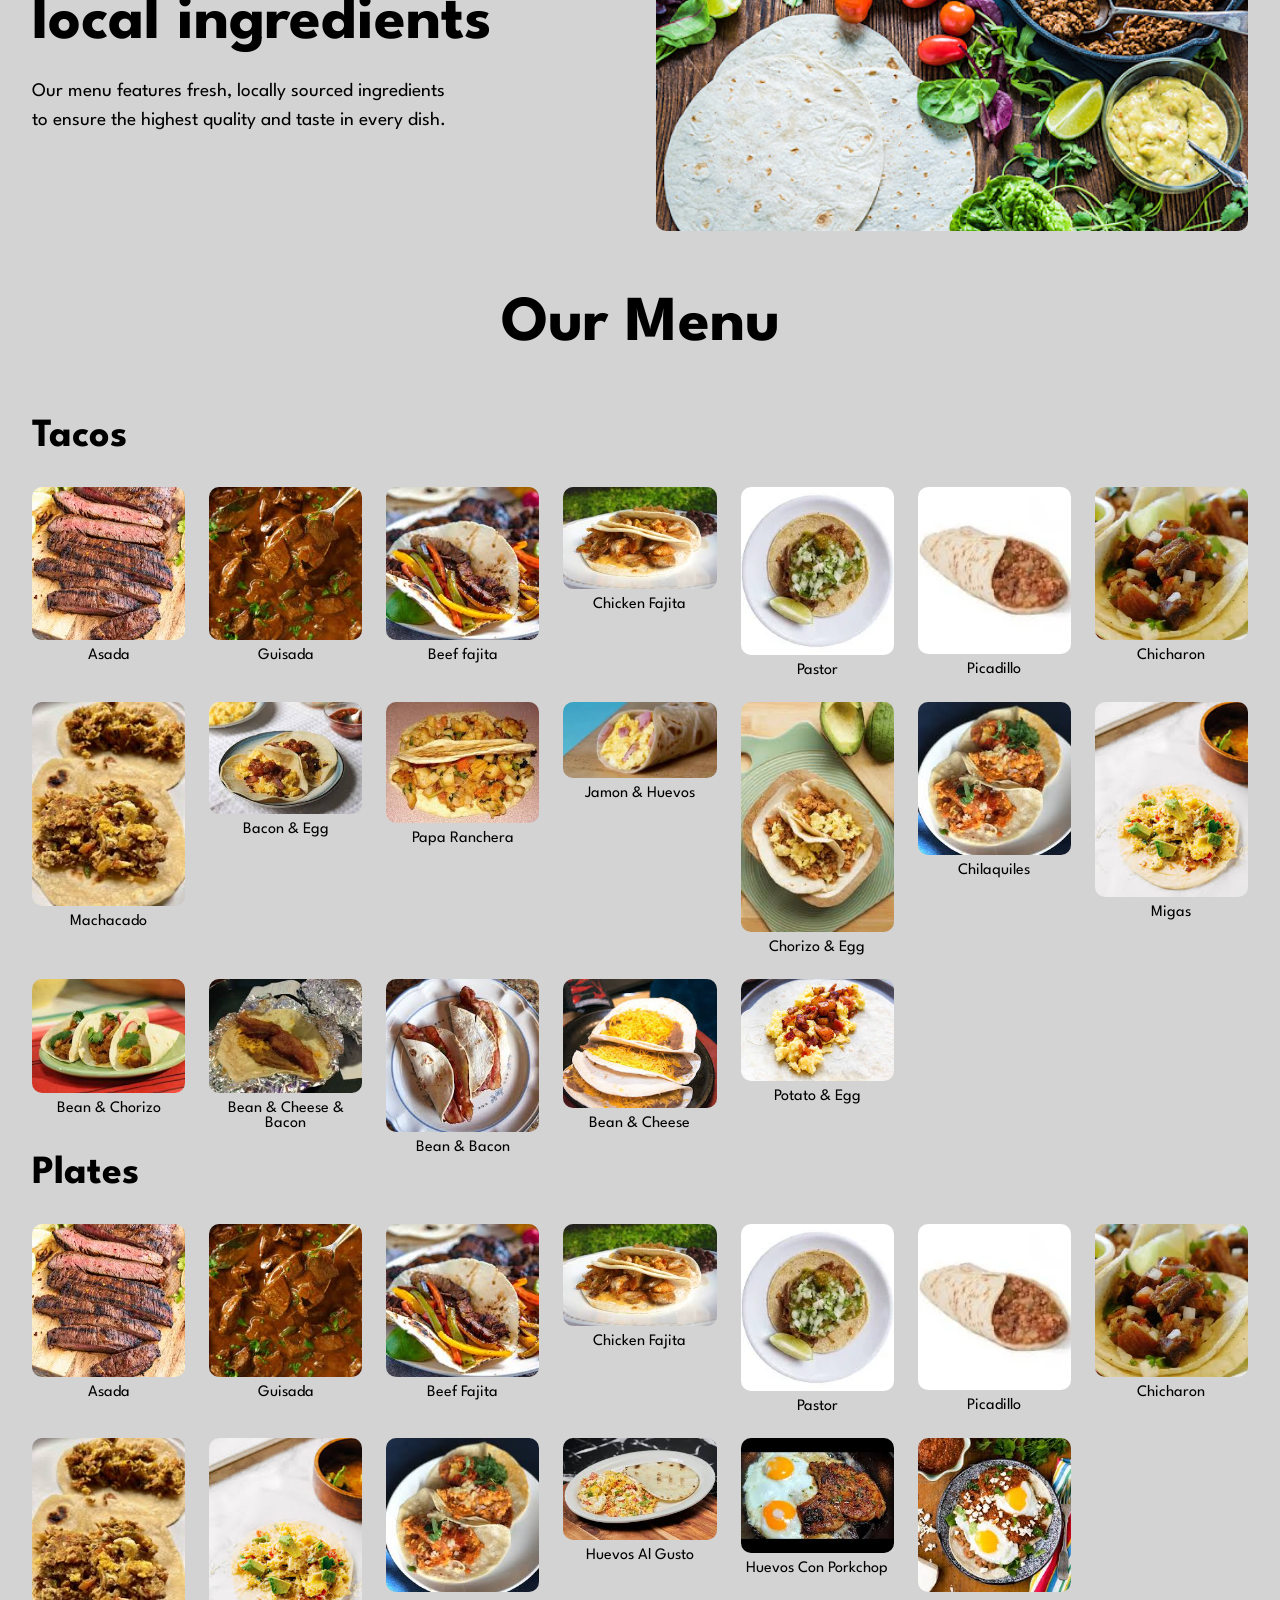
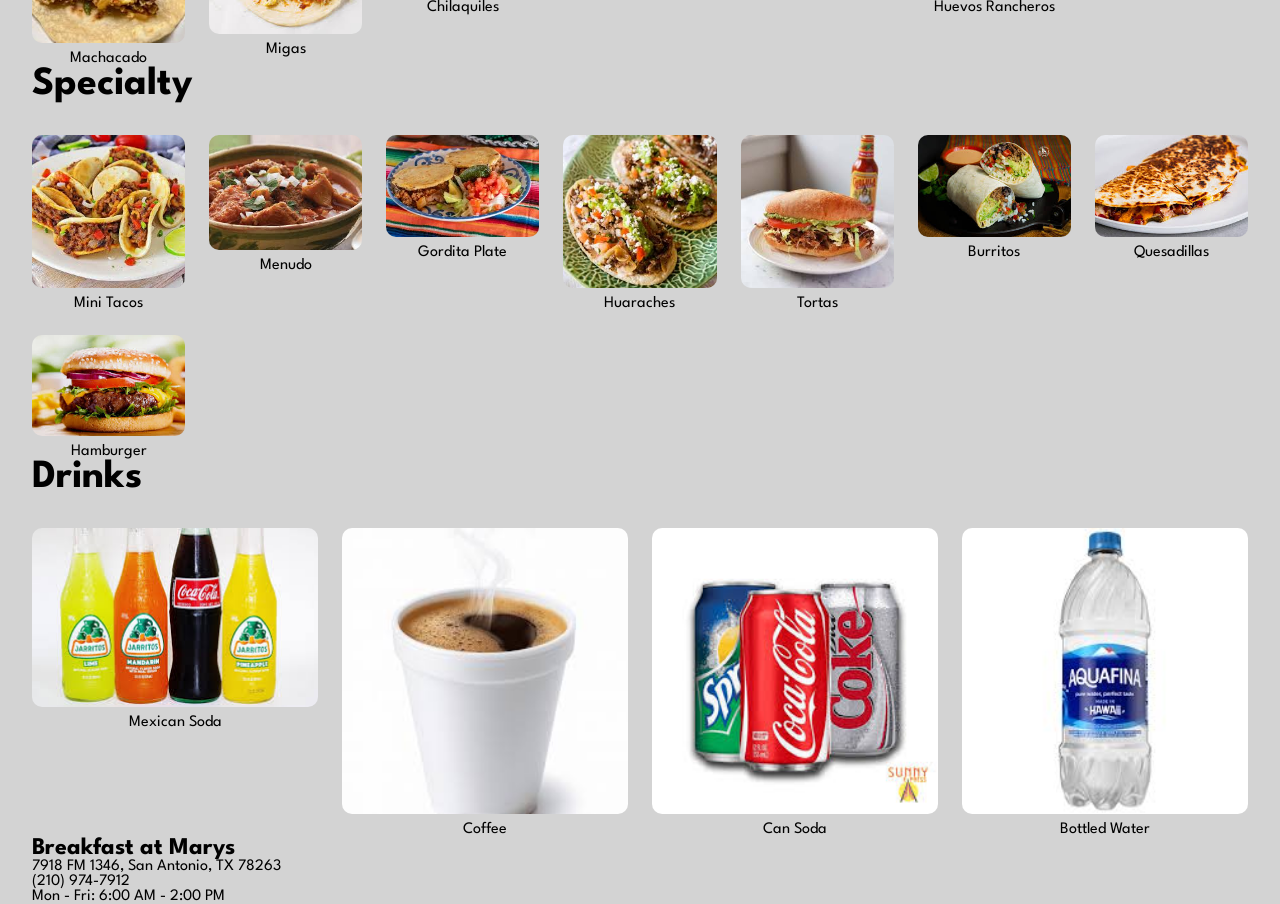
==== commit 3e9ff3ca: "new changes" ====
--- a/index.html
+++ b/index.html
@@ -18,9 +18,9 @@
                 <img src="./images/logo.svg" alt="" id="" class="">
             </div>
             <div class="showcase_content">
-                <h2>Great Dining Experience</h2>
-                <p>Experience the finest Breakfast at Mary's beautiful restaurant. Where we 
-                    searve delicious meals made with the best ingredients to start your day 
+                <h2>Breakfast at Mary's</h2>
+                <p>Experience the finest Mexican cuisine at the Breakfast at Mary's beautiful restaurant. Where we 
+                    serve delicious meals made with the best ingredients to start your day 
                     off right.
                 </p>
                 <a href="online.html" class="btn">Order online for pickup</a>
--- a/style.css
+++ b/style.css
@@ -61,6 +61,7 @@
 header .showcase_content h2 {
     font-size: 6.5rem;
     font-weight: lighter;
+    text-align: center;
 }
 
 header .showcase_content p {
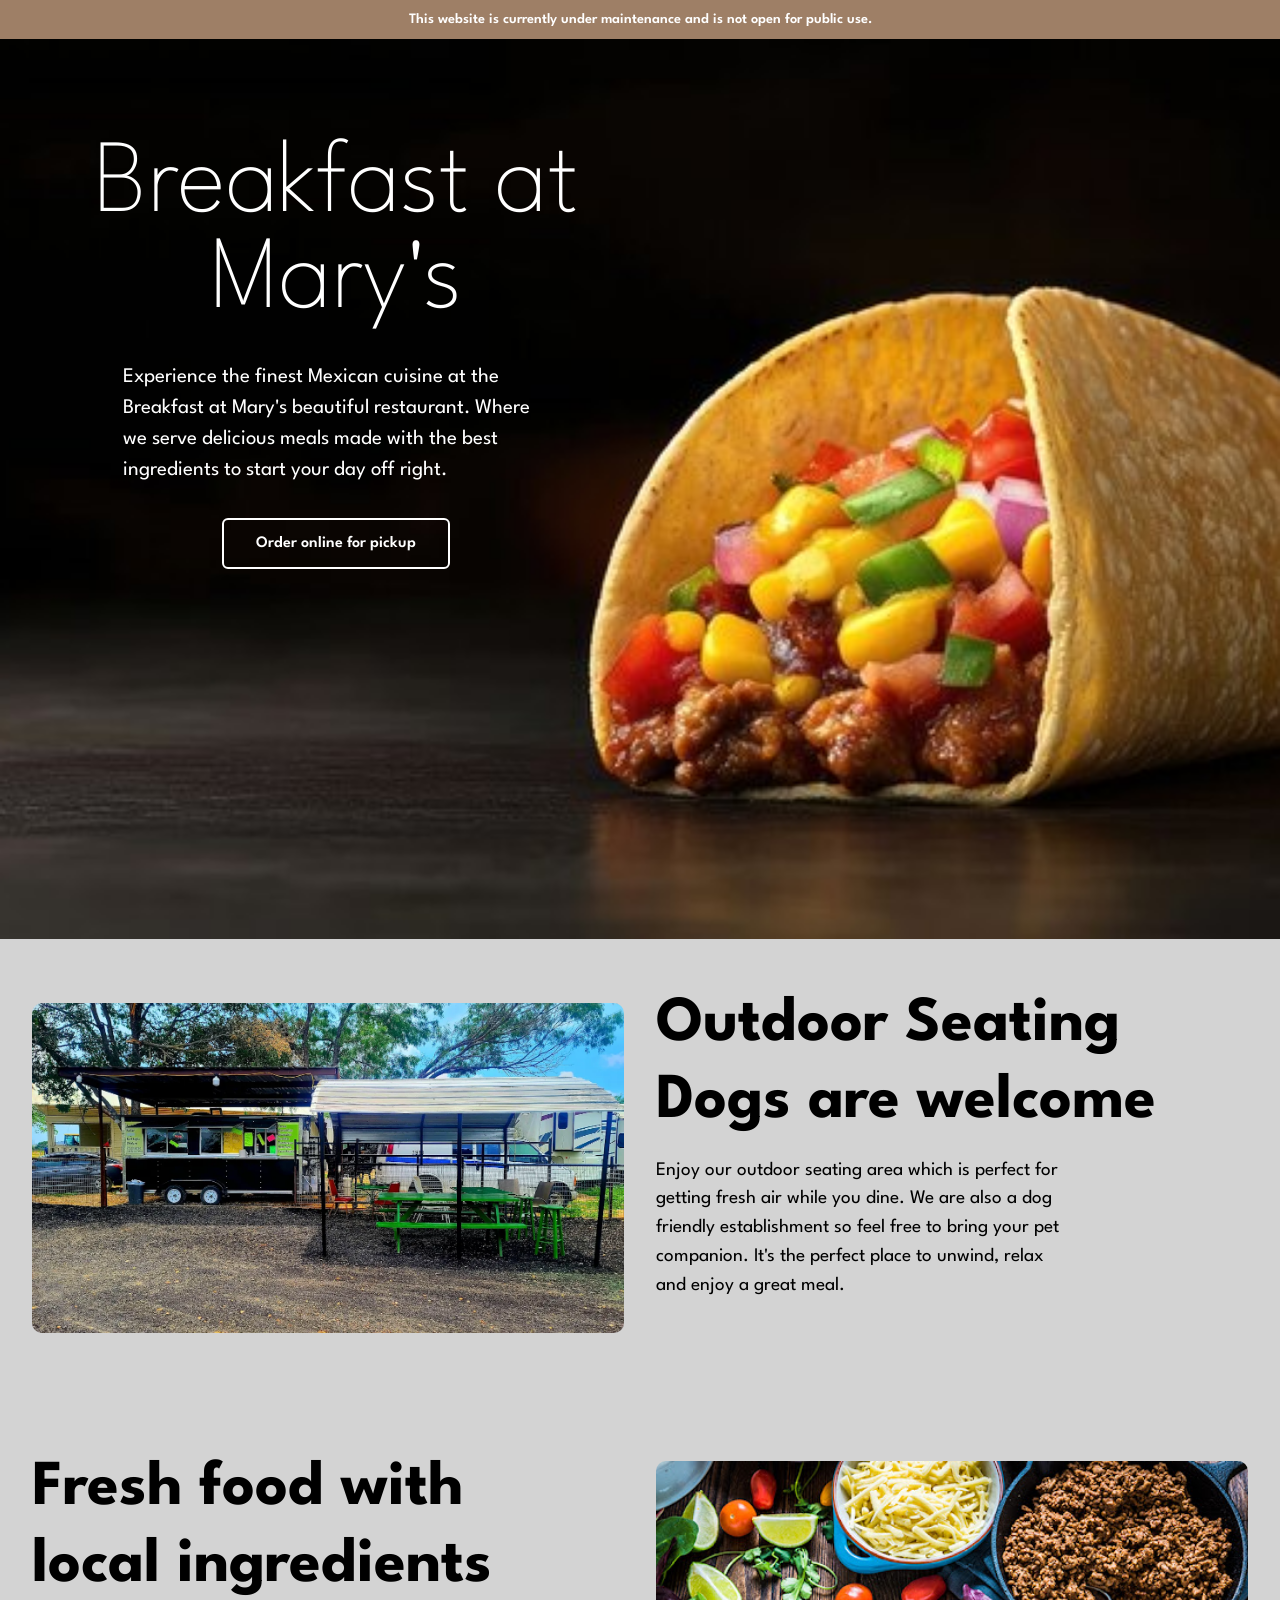
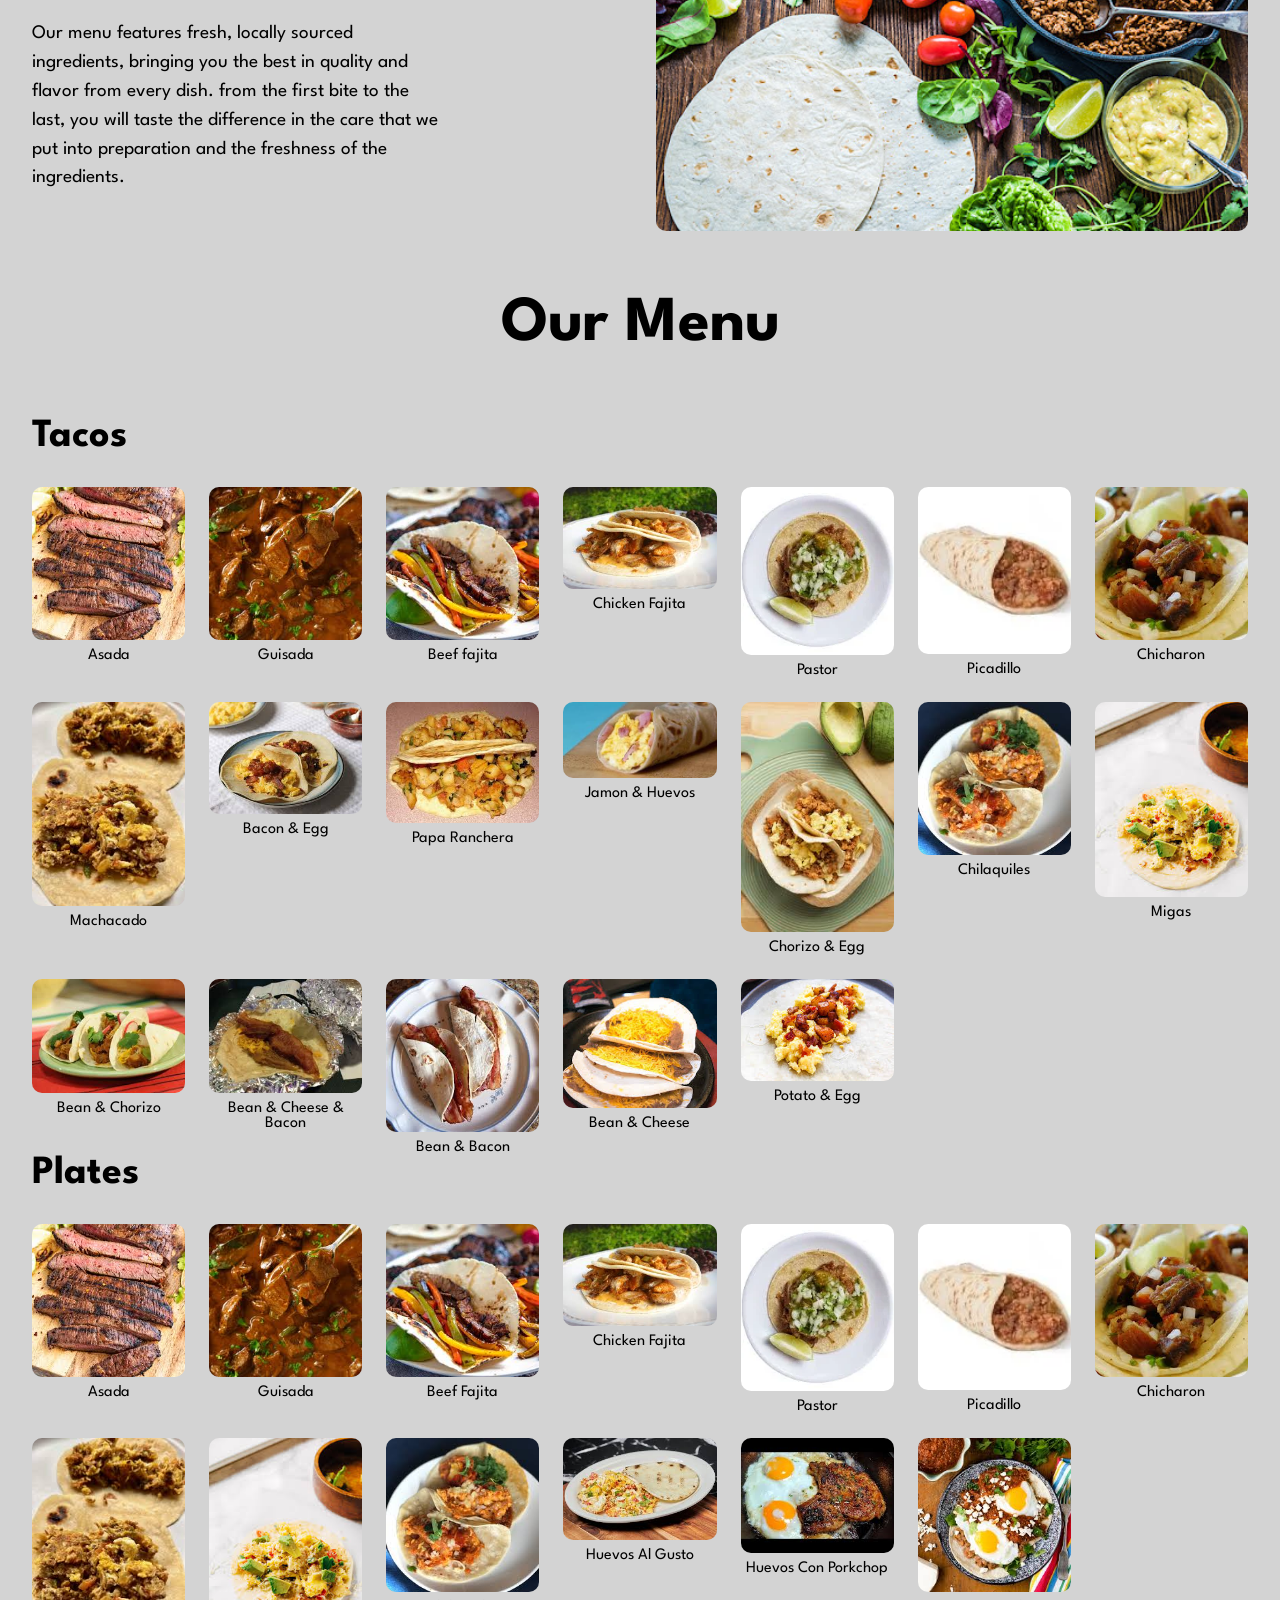
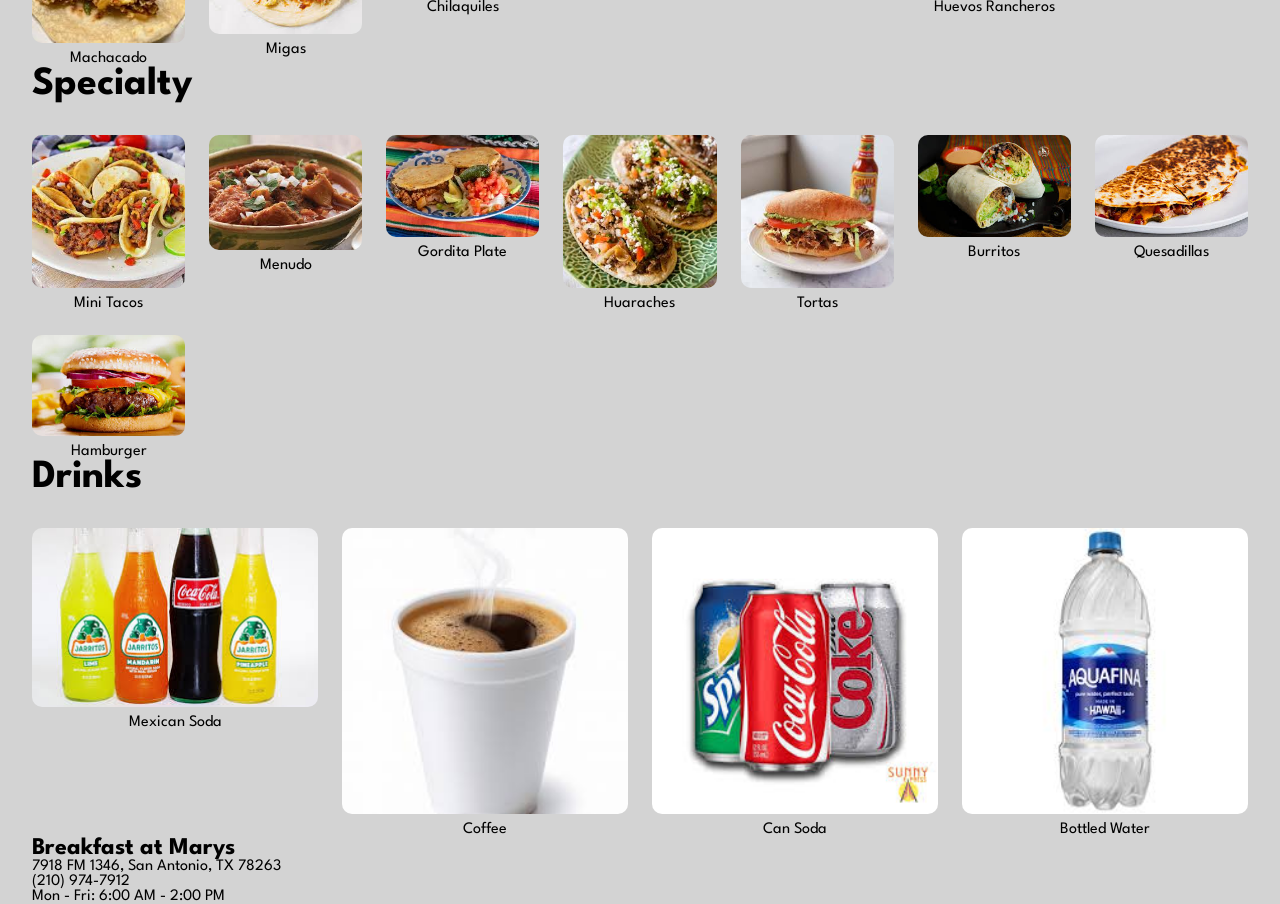
==== commit b4815ca4: "local and places changes made" ====
--- a/index.html
+++ b/index.html
@@ -39,8 +39,9 @@
                 <div class="place_content">
                     <h2>Outdoor Seating</h2>
                     <h2>Dogs are welcome</h2>
-                    <p>Enjoy our outdoor seating area where dogs are welcome. 
-                        It's the perfect place to relax and enjoy your meal.
+                    <p>Enjoy our outdoor seating area which is perfect for getting fresh air while you dine.
+                        We are also a dog friendly establishment so feel free to bring your pet companion. 
+                        It's the perfect place to unwind, relax and enjoy a great meal.
                     </p>
                 </div>
             </div>
@@ -55,8 +56,9 @@
                 <div class="local_food_content">
                     <h2>Fresh food with</h2>
                     <h2>local ingredients</h2>
-                    <p>Our menu features fresh, locally sourced ingredients to ensure 
-                        the highest quality and taste in every dish.
+                    <p>Our menu features fresh, locally sourced ingredients, bringing you the best in quality
+                        and flavor from every dish. from the first bite to the last, you will taste the difference
+                        in the care that we put into preparation and the freshness of the ingredients.
                     </p>
                 </div>
                 <div class="img_content">
